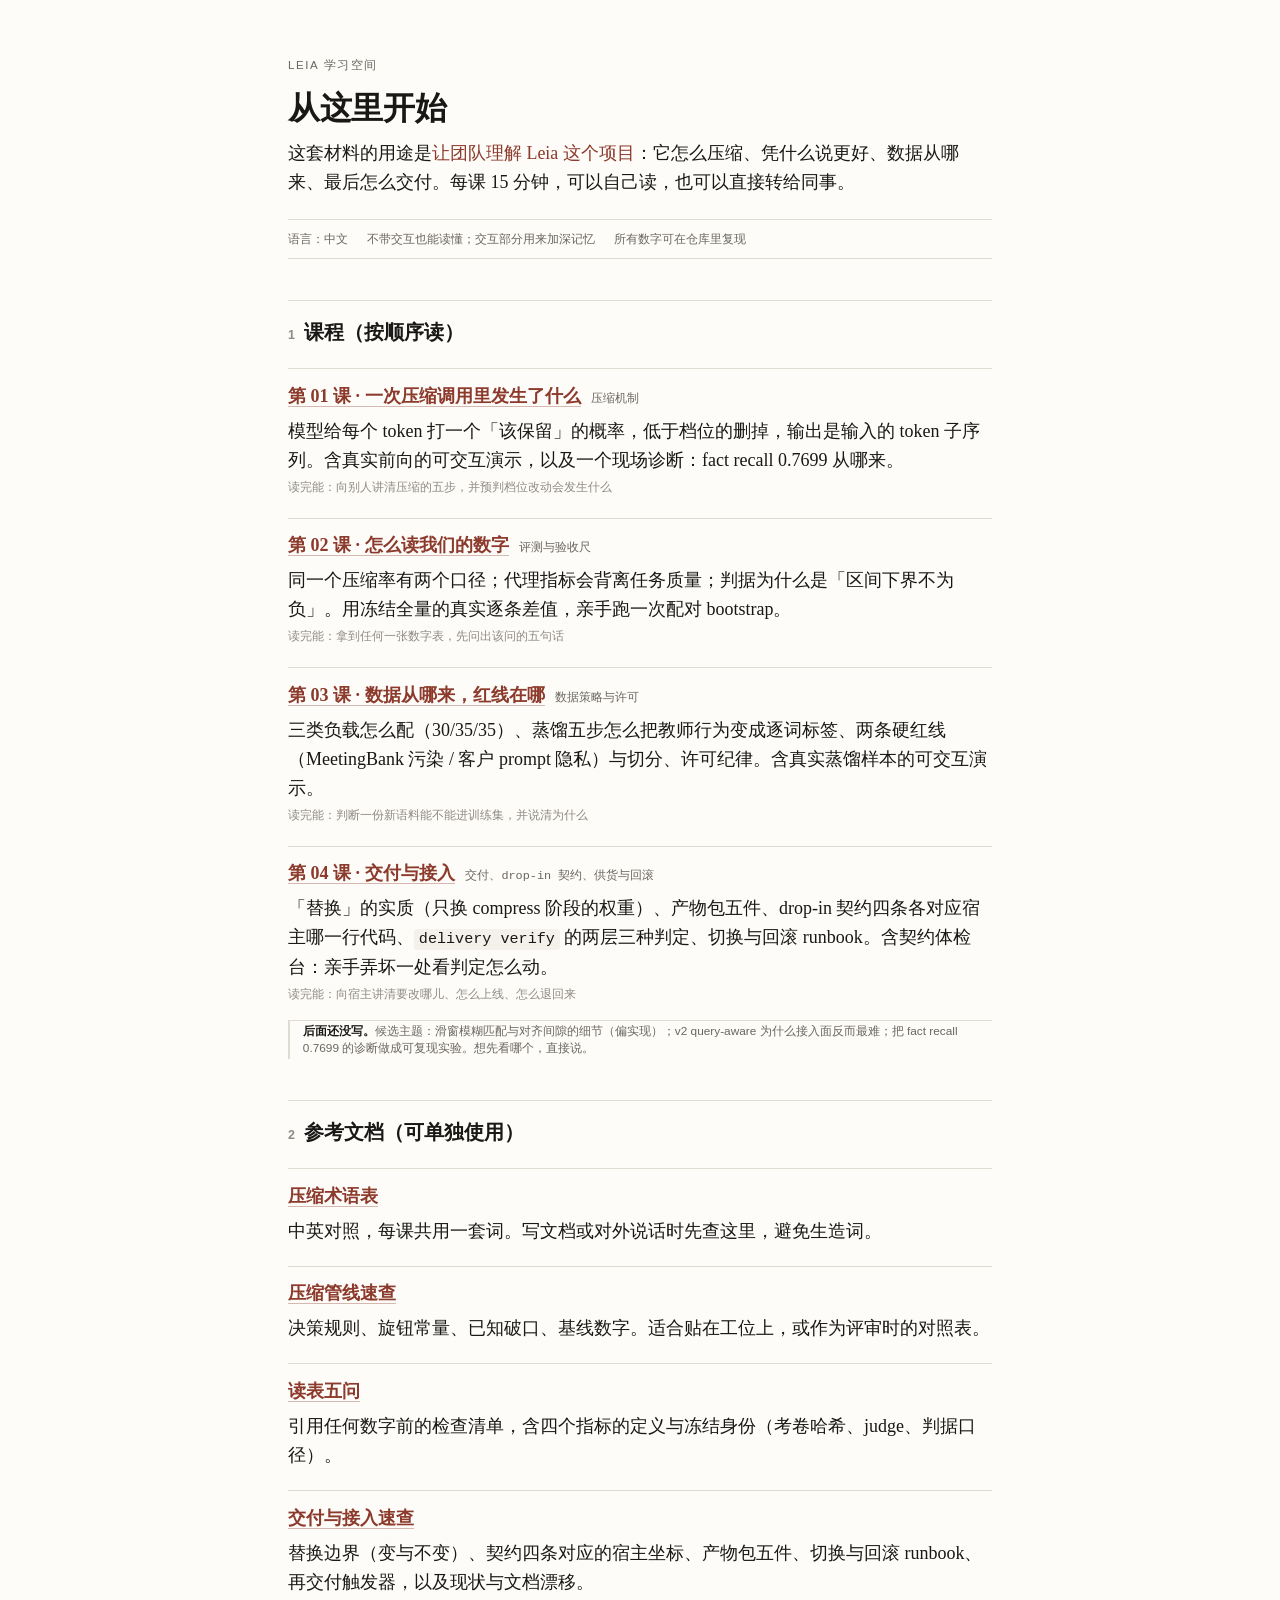
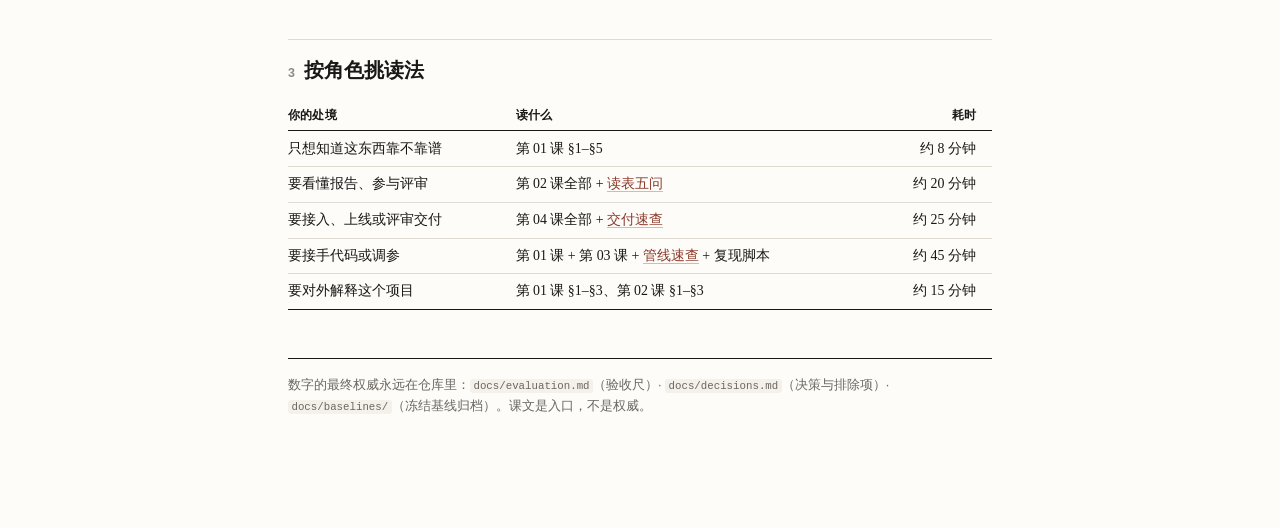
==== lessons/index.html @ a2d5cc8e "docs: add the teaching workspace — four lessons and four reference sheets Material for explaining th" ====
<!doctype html>
<html lang="zh-CN">
<head>
<meta charset="utf-8">
<meta name="viewport" content="width=device-width, initial-scale=1">
<title>课程目录 — Leia 学习空间</title>
<link rel="stylesheet" href="../assets/lesson.css">
</head>
<body>
<main class="doc">

<p class="eyebrow">Leia 学习空间</p>
<h1>从这里开始</h1>
<p class="lede">这套材料的用途是<em>让团队理解 Leia 这个项目</em>：它怎么压缩、凭什么说更好、数据从哪来、最后怎么交付。每课 15 分钟，可以自己读，也可以直接转给同事。</p>
<p class="meta"><span>语言：中文</span><span>不带交互也能读懂；交互部分用来加深记忆</span><span>所有数字可在仓库里复现</span></p>

<h2><span class="num">1</span>课程（按顺序读）</h2>

<dl class="gloss">
  <dt><a href="0001-what-happens-when-compress-runs.html">第 01 课 · 一次压缩调用里发生了什么</a>
    <span class="en">压缩机制</span></dt>
  <dd>模型给每个 token 打一个「该保留」的概率，低于档位的删掉，输出是输入的 token 子序列。含真实前向的可交互演示，以及一个现场诊断：fact recall 0.7699 从哪来。
    <span class="src">读完能：向别人讲清压缩的五步，并预判档位改动会发生什么</span>
  </dd>

  <dt><a href="0002-reading-our-numbers.html">第 02 课 · 怎么读我们的数字</a>
    <span class="en">评测与验收尺</span></dt>
  <dd>同一个压缩率有两个口径；代理指标会背离任务质量；判据为什么是「区间下界不为负」。用冻结全量的真实逐条差值，亲手跑一次配对 bootstrap。
    <span class="src">读完能：拿到任何一张数字表，先问出该问的五句话</span>
  </dd>

  <dt><a href="0003-where-the-data-comes-from.html">第 03 课 · 数据从哪来，红线在哪</a>
    <span class="en">数据策略与许可</span></dt>
  <dd>三类负载怎么配（30/35/35）、蒸馏五步怎么把教师行为变成逐词标签、两条硬红线（MeetingBank 污染 / 客户 prompt 隐私）与切分、许可纪律。含真实蒸馏样本的可交互演示。
    <span class="src">读完能：判断一份新语料能不能进训练集，并说清为什么</span>
  </dd>

  <dt><a href="0004-delivery-and-integration.html">第 04 课 · 交付与接入</a>
    <span class="en">交付、drop-in 契约、供货与回滚</span></dt>
  <dd>「替换」的实质（只换 compress 阶段的权重）、产物包五件、drop-in 契约四条各对应宿主哪一行代码、<code>delivery verify</code> 的两层三种判定、切换与回滚 runbook。含契约体检台：亲手弄坏一处看判定怎么动。
    <span class="src">读完能：向宿主讲清要改哪儿、怎么上线、怎么退回来</span>
  </dd>
</dl>

<p class="note"><b>后面还没写。</b>候选主题：滑窗模糊匹配与对齐间隙的细节（偏实现）；v2 query-aware 为什么接入面反而最难；把 fact recall 0.7699 的诊断做成可复现实验。想先看哪个，直接说。</p>

<h2><span class="num">2</span>参考文档（可单独使用）</h2>

<dl class="gloss">
  <dt><a href="../reference/glossary.html">压缩术语表</a></dt>
  <dd>中英对照，每课共用一套词。写文档或对外说话时先查这里，避免生造词。</dd>

  <dt><a href="../reference/compress-pipeline.html">压缩管线速查</a></dt>
  <dd>决策规则、旋钮常量、已知破口、基线数字。适合贴在工位上，或作为评审时的对照表。</dd>

  <dt><a href="../reference/metrics-checklist.html">读表五问</a></dt>
  <dd>引用任何数字前的检查清单，含四个指标的定义与冻结身份（考卷哈希、judge、判据口径）。</dd>

  <dt><a href="../reference/delivery-contract.html">交付与接入速查</a></dt>
  <dd>替换边界（变与不变）、契约四条对应的宿主坐标、产物包五件、切换与回滚 runbook、再交付触发器，以及现状与文档漂移。</dd>
</dl>

<h2><span class="num">3</span>按角色挑读法</h2>

<table>
  <thead><tr><th>你的处境</th><th>读什么</th><th class="num">耗时</th></tr></thead>
  <tbody>
    <tr><td>只想知道这东西靠不靠谱</td><td>第 01 课 §1–§5</td><td class="num">约 8 分钟</td></tr>
    <tr><td>要看懂报告、参与评审</td><td>第 02 课全部 + <a href="../reference/metrics-checklist.html">读表五问</a></td><td class="num">约 20 分钟</td></tr>
    <tr><td>要接入、上线或评审交付</td><td>第 04 课全部 + <a href="../reference/delivery-contract.html">交付速查</a></td><td class="num">约 25 分钟</td></tr>
    <tr><td>要接手代码或调参</td><td>第 01 课 + 第 03 课 + <a href="../reference/compress-pipeline.html">管线速查</a> + 复现脚本</td><td class="num">约 45 分钟</td></tr>
    <tr><td>要对外解释这个项目</td><td>第 01 课 §1–§3、第 02 课 §1–§3</td><td class="num">约 15 分钟</td></tr>
  </tbody>
</table>

<div class="docnav">
  <p>数字的最终权威永远在仓库里：<code>docs/evaluation.md</code>（验收尺）· <code>docs/decisions.md</code>（决策与排除项）· <code>docs/baselines/</code>（冻结基线归档）。课文是入口，不是权威。</p>
</div>

</main>
</body>
</html>
---- assets/lesson.css ----
/* ==========================================================================
   lesson.css — shared stylesheet for the Leia teaching workspace
   Linked by every lesson and reference document so the course reads as one
   document family. Plain CSS, no build step, works from file:// and prints.
   ========================================================================== */

:root {
  --paper: #fdfcf9;
  --ink: #191817;
  --muted: #6b6660;
  --faint: #8f8a83;
  --rule: #e0dbd2;
  --accent: #8c3a2b;
  --accent-soft: #f2e7e2;
  --keep: #2f5d50;
  --keep-soft: #e6efe9;
  --drop: #a9a39b;
  --code-bg: #f4f1ea;
  --measure: 44rem;
  --serif: "Iowan Old Style", "Palatino Linotype", Palatino, Georgia,
    "Songti SC", "Noto Serif CJK SC", "Sources Han Serif SC", serif;
  --sans: -apple-system, BlinkMacSystemFont, "Segoe UI", "PingFang SC",
    "Hiragino Sans GB", "Microsoft YaHei", sans-serif;
  --mono: ui-monospace, "SF Mono", SFMono-Regular, Menlo, Consolas,
    "Liberation Mono", monospace;
}

@media (prefers-color-scheme: dark) {
  :root {
    --paper: #171615;
    --ink: #e9e5de;
    --muted: #a49e95;
    --faint: #8b857d;
    --rule: #38352f;
    --accent: #dc9b86;
    --accent-soft: #2e2523;
    --keep: #86c7b0;
    --keep-soft: #1e2a26;
    --drop: #6d6862;
    --code-bg: #211f1d;
  }
}

* { box-sizing: border-box; }

html { -webkit-text-size-adjust: 100%; }

body {
  margin: 0;
  padding: 3.5rem 1.5rem 6rem;
  background: var(--paper);
  color: var(--ink);
  font-family: var(--serif);
  font-size: 18px;
  line-height: 1.62;
  font-kerning: normal;
  text-rendering: optimizeLegibility;
}

.lesson,
.doc {
  max-width: var(--measure);
  margin: 0 auto;
}

a {
  color: var(--accent);
  text-decoration: none;
  border-bottom: 1px solid color-mix(in srgb, var(--accent) 35%, transparent);
}
a:hover { border-bottom-color: var(--accent); }

p { margin: 0 0 1rem; }
ul, ol { margin: 0 0 1.1rem; padding-left: 1.3rem; }
li { margin-bottom: .35rem; }
strong { font-weight: 650; }
em { font-style: italic; }

code, pre, kbd {
  font-family: var(--mono);
  font-size: .84em;
}
code {
  background: var(--code-bg);
  padding: .08em .32em;
  border-radius: 3px;
  word-break: break-word;
}
pre {
  background: var(--code-bg);
  padding: 1rem 1.15rem;
  border-radius: 4px;
  overflow-x: auto;
  line-height: 1.5;
  margin: 0 0 1.2rem;
}
pre code { background: none; padding: 0; font-size: .78em; }

/* ── headings ─────────────────────────────────────────────────────────── */

.eyebrow {
  font-family: var(--sans);
  font-size: .72rem;
  letter-spacing: .14em;
  text-transform: uppercase;
  color: var(--muted);
  margin: 0 0 .9rem;
}

h1 {
  font-size: 2rem;
  line-height: 1.2;
  font-weight: 600;
  letter-spacing: -.01em;
  margin: 0 0 .7rem;
}

h2 {
  font-size: 1.24rem;
  font-weight: 600;
  margin: 2.6rem 0 .8rem;
  padding-top: .9rem;
  border-top: 1px solid var(--rule);
}

h2 .num {
  font-family: var(--sans);
  font-size: .78rem;
  color: var(--faint);
  margin-right: .55rem;
  letter-spacing: .04em;
}

h3 {
  font-size: 1.02rem;
  font-weight: 650;
  margin: 1.7rem 0 .5rem;
}

.lede {
  font-size: 1.12rem;
  color: var(--ink);
  margin: 0 0 1.4rem;
}
.lede em { color: var(--accent); font-style: normal; }

.meta {
  font-family: var(--sans);
  font-size: .78rem;
  color: var(--muted);
  border-top: 1px solid var(--rule);
  border-bottom: 1px solid var(--rule);
  padding: .55rem 0;
  margin: 0 0 2.2rem;
  display: flex;
  gap: 1.2rem;
  flex-wrap: wrap;
}
.meta a { border-bottom: none; }

/* ── sidenotes ────────────────────────────────────────────────────────── */

.note {
  float: right;
  clear: right;
  width: 13.5rem;
  margin: .25rem -16rem 1rem 1.6rem;
  font-family: var(--sans);
  font-size: .74rem;
  line-height: 1.45;
  color: var(--muted);
  border-top: 1px solid var(--rule);
  padding-top: .4rem;
}
.note b { color: var(--ink); font-weight: 600; }

/* ── callouts ─────────────────────────────────────────────────────────── */

.callout {
  border-left: 3px solid var(--accent);
  background: var(--accent-soft);
  padding: .85rem 1.1rem;
  margin: 1.4rem 0;
  border-radius: 0 4px 4px 0;
}
.callout p:last-child { margin-bottom: 0; }
.callout .label {
  font-family: var(--sans);
  font-size: .7rem;
  letter-spacing: .12em;
  text-transform: uppercase;
  color: var(--accent);
  display: block;
  margin-bottom: .3rem;
}

.rule-box {
  border: 1px solid var(--rule);
  border-radius: 4px;
  padding: 1rem 1.15rem .3rem;
  margin: 1.4rem 0;
}
.rule-box h3 { margin-top: 0; }

/* ── tables ───────────────────────────────────────────────────────────── */

table {
  border-collapse: collapse;
  width: 100%;
  margin: 0 0 1.3rem;
  font-size: .87rem;
  font-variant-numeric: tabular-nums;
}
th {
  text-align: left;
  font-weight: 600;
  border-bottom: 1px solid var(--ink);
  padding: .35rem .6rem .35rem 0;
  font-size: .78rem;
  letter-spacing: .02em;
  white-space: nowrap;
}
td {
  border-bottom: 1px solid var(--rule);
  padding: .38rem .6rem .38rem 0;
  vertical-align: top;
}
tr:last-child td { border-bottom: 1px solid var(--ink); }
td.num, th.num { text-align: right; padding-right: 1rem; white-space: nowrap; }

/* ── pipeline / step list ─────────────────────────────────────────────── */

.steps { counter-reset: step; list-style: none; padding: 0; }
.steps > li {
  counter-increment: step;
  position: relative;
  padding-left: 2.3rem;
  margin-bottom: 1.1rem;
}
.steps > li::before {
  content: counter(step);
  position: absolute;
  left: 0;
  top: .1rem;
  width: 1.5rem;
  height: 1.5rem;
  border: 1px solid var(--accent);
  color: var(--accent);
  border-radius: 50%;
  font-family: var(--sans);
  font-size: .78rem;
  display: flex;
  align-items: center;
  justify-content: center;
}
.steps .where {
  font-family: var(--mono);
  font-size: .74rem;
  color: var(--muted);
  display: block;
  margin-top: .15rem;
}

/* ── token chips ──────────────────────────────────────────────────────── */

.tok-strip {
  display: flex;
  flex-wrap: wrap;
  gap: 2px;
  margin: .2rem 0 1rem;
  font-family: var(--mono);
}
.tok {
  display: flex;
  flex-direction: column;
  align-items: center;
  min-width: 1.5rem;
  padding: .18rem .2rem .12rem;
  border: 1px solid var(--rule);
  border-radius: 3px;
  line-height: 1.1;
  cursor: default;
}
.tok .s { font-size: .82rem; white-space: pre; }
.tok .p { font-size: .58rem; color: var(--faint); letter-spacing: -.02em; }
.tok.kept { background: var(--keep-soft); border-color: color-mix(in srgb, var(--keep) 40%, transparent); }
.tok.kept .s { color: var(--keep); }
.tok.dropped { background: transparent; }
.tok.dropped .s { color: var(--drop); text-decoration: line-through; }
.tok.dropped .p { color: color-mix(in srgb, var(--drop) 70%, transparent); }
.tok.forced { border-color: var(--accent); border-width: 2px; }
.tok.forced .p { color: var(--accent); font-weight: 700; }
.tok.special { opacity: .45; border-style: dashed; }

.legend {
  font-family: var(--sans);
  font-size: .74rem;
  color: var(--muted);
  display: flex;
  gap: 1.1rem;
  flex-wrap: wrap;
  margin-bottom: 1.2rem;
}
.legend span::before {
  content: "";
  display: inline-block;
  width: .62rem;
  height: .62rem;
  border-radius: 2px;
  margin-right: .32rem;
  vertical-align: baseline;
}
.legend .l-kept::before { background: var(--keep); }
.legend .l-drop::before { background: var(--drop); opacity: .55; }
.legend .l-force::before { background: transparent; border: 2px solid var(--accent); }

/* ── simulator ────────────────────────────────────────────────────────── */

.sim {
  border: 1px solid var(--rule);
  border-radius: 5px;
  padding: 1rem 1.15rem;
  margin: 1.5rem 0;
  background: color-mix(in srgb, var(--paper) 92%, var(--ink) 3%);
}
.sim-head {
  display: flex;
  justify-content: space-between;
  align-items: baseline;
  gap: 1rem;
  flex-wrap: wrap;
  margin-bottom: .7rem;
}
.sim-title {
  font-family: var(--sans);
  font-size: .82rem;
  font-weight: 600;
}
.sim-levels { display: flex; gap: .3rem; flex-wrap: wrap; }
.sim-levels button {
  font-family: var(--mono);
  font-size: .78rem;
  padding: .22rem .5rem;
  border: 1px solid var(--rule);
  background: transparent;
  color: var(--ink);
  border-radius: 3px;
  cursor: pointer;
}
.sim-levels button:hover { border-color: var(--accent); color: var(--accent); }
.sim-levels button[aria-pressed="true"] {
  background: var(--accent);
  border-color: var(--accent);
  color: var(--paper);
}
.sim-stats {
  font-family: var(--sans);
  font-size: .78rem;
  color: var(--muted);
  margin: .4rem 0 .8rem;
  font-variant-numeric: tabular-nums;
}
.sim-stats b { color: var(--ink); font-weight: 650; }
.sim-out {
  font-family: var(--mono);
  font-size: .8rem;
  line-height: 1.6;
  background: var(--code-bg);
  border-radius: 3px;
  padding: .6rem .7rem;
  min-height: 2.4rem;
  white-space: pre-wrap;
  word-break: break-word;
}
.sim-guess {
  display: flex;
  align-items: center;
  gap: .5rem;
  flex-wrap: wrap;
  font-family: var(--sans);
  font-size: .78rem;
  margin-top: .8rem;
  padding-top: .7rem;
  border-top: 1px dashed var(--rule);
}
.sim-guess input {
  font-family: var(--mono);
  font-size: .8rem;
  width: 5rem;
  padding: .2rem .4rem;
  border: 1px solid var(--rule);
  border-radius: 3px;
  background: var(--paper);
  color: var(--ink);
}
.sim-guess button {
  font-family: var(--sans);
  font-size: .78rem;
  padding: .24rem .6rem;
  border: 1px solid var(--rule);
  background: transparent;
  color: var(--ink);
  border-radius: 3px;
  cursor: pointer;
}
.sim-guess button:hover { border-color: var(--accent); color: var(--accent); }
.sim-verdict { color: var(--muted); }
.sim-verdict.ok { color: var(--keep); }
.sim-verdict.off { color: var(--accent); }

/* ── contract checks (delivery verify panel) ──────────────────────────── */

.chk-list { margin: 0 0 .2rem; }
.chk {
  display: grid;
  grid-template-columns: 5.6rem 1fr;
  gap: 0 .7rem;
  padding: .45rem 0;
  border-top: 1px solid var(--rule);
  font-family: var(--sans);
  font-size: .78rem;
  line-height: 1.45;
}
.chk:first-child { border-top-color: var(--ink); }
.chk .verdict {
  font-size: .66rem;
  font-weight: 650;
  letter-spacing: .06em;
  padding-top: .1rem;
}
.chk.pass .verdict { color: var(--keep); }
.chk.unverified .verdict { color: var(--muted); }
.chk.violation .verdict { color: var(--accent); }
.chk .id {
  font-family: var(--mono);
  font-size: .73rem;
  color: var(--muted);
  display: block;
  margin-bottom: .1rem;
}
.chk .remedy, .chk .impact {
  display: block;
  margin-top: .28rem;
  font-size: .73rem;
  color: var(--muted);
}
.chk .remedy code { font-size: .92em; }
.chk .impact { color: var(--ink); }
.chk .impact b { color: var(--accent); font-weight: 650; }
.chk .from {
  display: block;
  margin-top: .18rem;
  font-size: .66rem;
  letter-spacing: .06em;
  text-transform: uppercase;
  color: var(--faint);
}

/* ── quiz ─────────────────────────────────────────────────────────────── */

.quiz {
  border: 1px solid var(--rule);
  border-radius: 5px;
  padding: 1rem 1.15rem 1.05rem;
  margin: 1.5rem 0;
}
.quiz-q { font-weight: 600; margin-bottom: .8rem; }
.quiz-opt {
  display: block;
  width: 100%;
  text-align: left;
  font-family: inherit;
  font-size: .95rem;
  line-height: 1.45;
  color: var(--ink);
  background: transparent;
  border: 1px solid var(--rule);
  border-radius: 4px;
  padding: .5rem .7rem;
  margin-bottom: .4rem;
  cursor: pointer;
}
.quiz-opt:hover:not(:disabled) { border-color: var(--accent); }
.quiz-opt:disabled { cursor: default; }
.quiz-opt.correct {
  border-color: var(--keep);
  background: var(--keep-soft);
}
.quiz-opt.wrong {
  border-color: var(--accent);
  background: var(--accent-soft);
}
.quiz-opt .mark { float: right; font-family: var(--sans); font-size: .72rem; color: var(--muted); }
.quiz-fb {
  font-family: var(--sans);
  font-size: .8rem;
  margin: .6rem 0 0;
  padding: .55rem .7rem;
  border-radius: 4px;
  background: var(--code-bg);
  color: var(--muted);
  display: none;
}
.quiz-fb.show { display: block; }
.quiz-fb strong { color: var(--ink); }
.quiz-check {
  font-family: var(--sans);
  font-size: .8rem;
  padding: .3rem .75rem;
  border: 1px solid var(--rule);
  border-radius: 3px;
  background: transparent;
  color: var(--ink);
  cursor: pointer;
  margin-top: .3rem;
}
.quiz-check:hover { border-color: var(--accent); color: var(--accent); }

/* ── recall (write-then-reveal) ───────────────────────────────────────── */

.recall { margin: 1.5rem 0; }
.recall textarea {
  width: 100%;
  min-height: 5.5rem;
  font-family: inherit;
  font-size: .95rem;
  line-height: 1.5;
  color: var(--ink);
  background: var(--code-bg);
  border: 1px solid var(--rule);
  border-radius: 4px;
  padding: .6rem .7rem;
  resize: vertical;
}
.recall-bar {
  display: flex;
  align-items: center;
  gap: .7rem;
  margin-top: .5rem;
  font-family: var(--sans);
  font-size: .76rem;
  color: var(--muted);
}
.recall-bar button {
  font-family: var(--sans);
  font-size: .78rem;
  padding: .28rem .65rem;
  border: 1px solid var(--rule);
  border-radius: 3px;
  background: transparent;
  color: var(--ink);
  cursor: pointer;
}
.recall-bar button:hover { border-color: var(--accent); color: var(--accent); }
.recall-answer {
  border-left: 3px solid var(--rule);
  padding: .1rem 0 .1rem 1rem;
  margin-top: .9rem;
  color: var(--ink);
  display: none;
}
.recall-answer.show { display: block; }
.recall-answer p:last-child { margin-bottom: .4rem; }

/* ── reference footer / nav ───────────────────────────────────────────── */

.docnav {
  margin-top: 3rem;
  border-top: 1px solid var(--ink);
  padding-top: 1rem;
  font-family: var(--sans);
  font-size: .8rem;
  color: var(--muted);
}
.docnav ul { list-style: none; padding: 0; }
.docnav li { margin-bottom: .3rem; }
.docnav .tag {
  font-size: .68rem;
  letter-spacing: .1em;
  text-transform: uppercase;
  color: var(--faint);
  display: inline-block;
  min-width: 5.5rem;
}

.ask-teacher {
  margin-top: 2.4rem;
  border: 1px solid var(--accent);
  border-radius: 5px;
  padding: 1rem 1.15rem;
  font-family: var(--sans);
  font-size: .84rem;
  color: var(--muted);
}
.ask-teacher b { color: var(--ink); }

/* ── glossary (reference doc) ─────────────────────────────────────────── */

.gloss { margin: 0; }
.gloss dt {
  font-weight: 650;
  margin-top: 1.25rem;
  padding-top: .8rem;
  border-top: 1px solid var(--rule);
}
.gloss dt .en {
  font-family: var(--mono);
  font-size: .74rem;
  color: var(--muted);
  font-weight: 400;
  margin-left: .4rem;
}
.gloss dd { margin: .35rem 0 0; }
.gloss .src {
  font-family: var(--mono);
  font-size: .72rem;
  color: var(--faint);
  display: block;
  margin-top: .25rem;
}
.gloss .avoid {
  font-family: var(--sans);
  font-size: .76rem;
  color: var(--muted);
  display: block;
  margin-top: .2rem;
}

/* ── print ────────────────────────────────────────────────────────────── */

@media (max-width: 82rem) {
  .note {
    float: none;
    width: auto;
    margin: 1rem 0;
    border-top: 1px solid var(--rule);
    border-left: 2px solid var(--rule);
    padding: .1rem 0 .1rem .8rem;
  }
}

@media print {
  :root {
    --paper: #fff;
    --ink: #000;
    --muted: #444;
    --faint: #666;
    --rule: #bbb;
    --code-bg: #f6f6f6;
  }
  body { font-size: 10.5pt; padding: 0; }
  .lesson, .doc { max-width: none; }
  .no-print { display: none !important; }
  a { color: #000; border-bottom: none; }
  .note {
    float: none;
    width: auto;
    margin: .6rem 0;
    border-left: 2px solid var(--rule);
    padding: .1rem 0 .1rem .7rem;
  }
  h2 { break-after: avoid; page-break-after: avoid; }
  h3 { break-after: avoid; }
  .quiz, .sim, .callout, .rule-box, table { break-inside: avoid; }
  .sim { border-color: #999; }
  .quiz-opt { border-color: #999; }
}
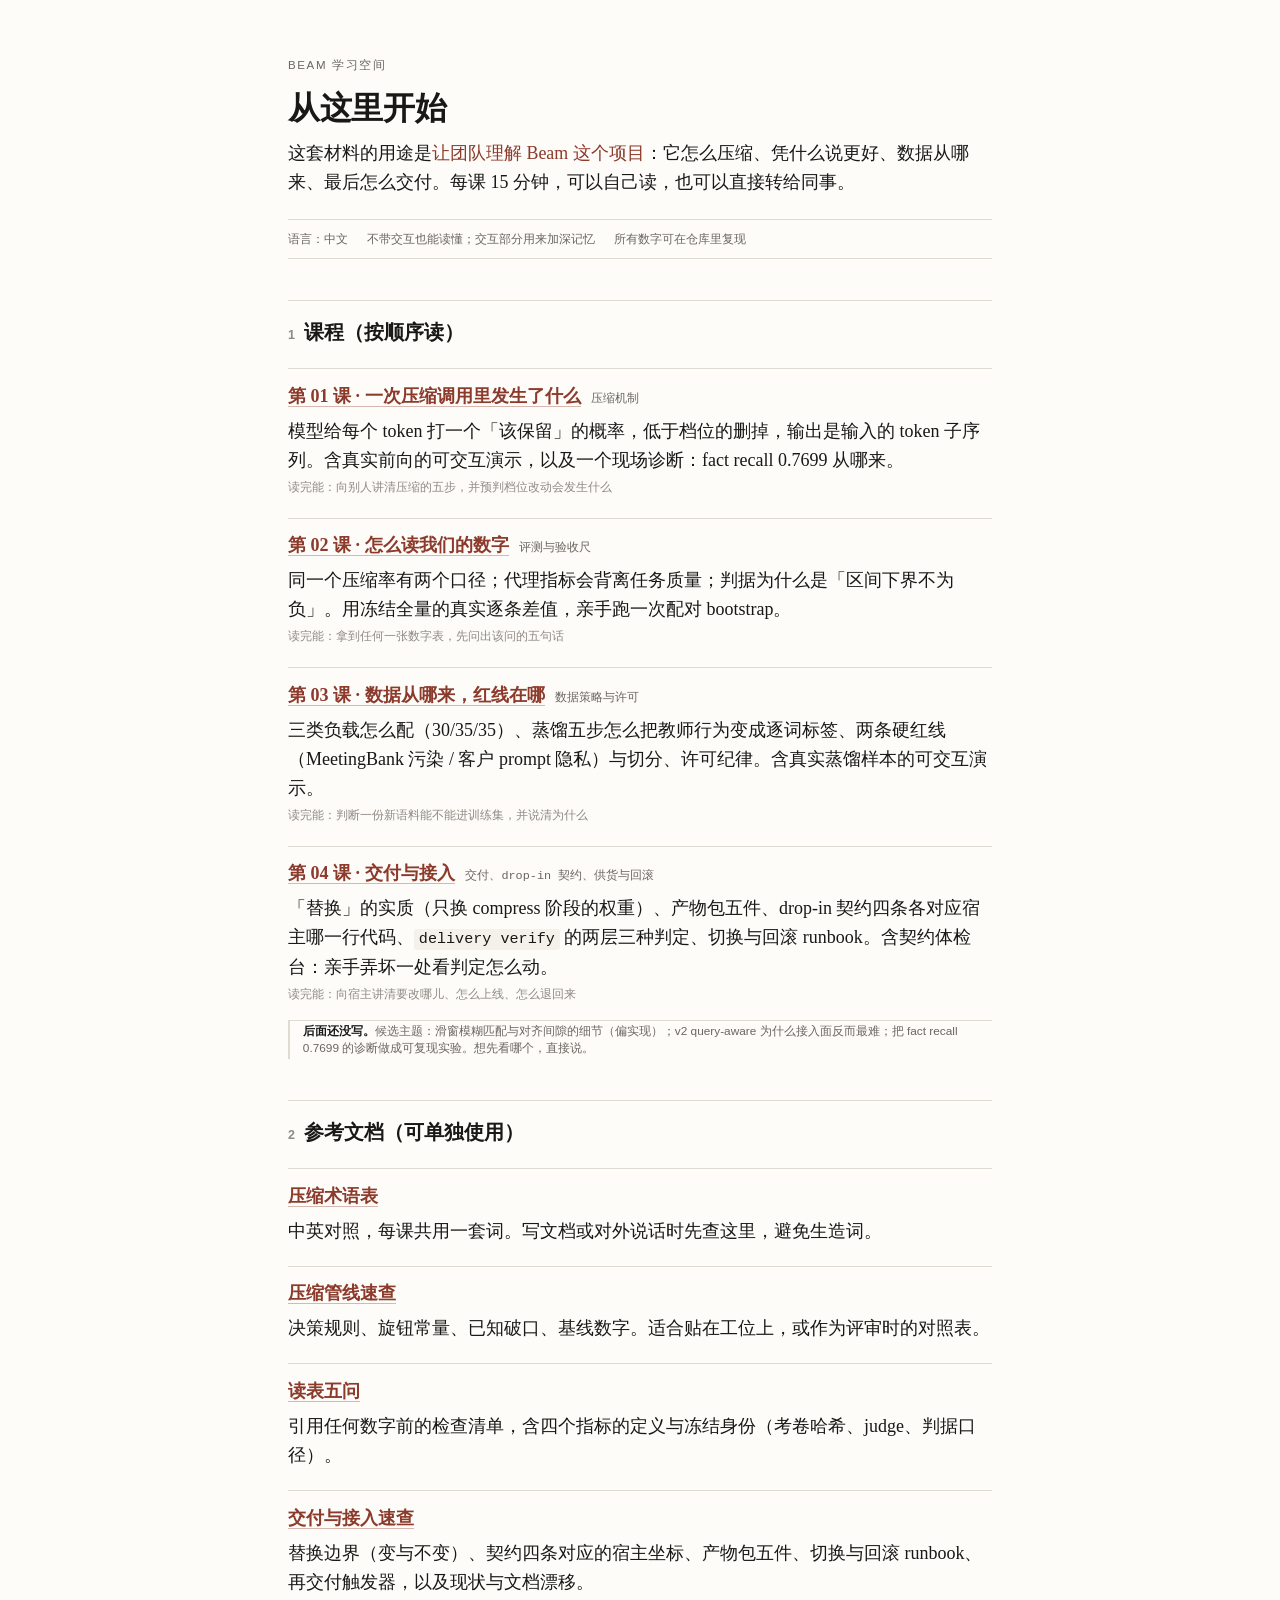
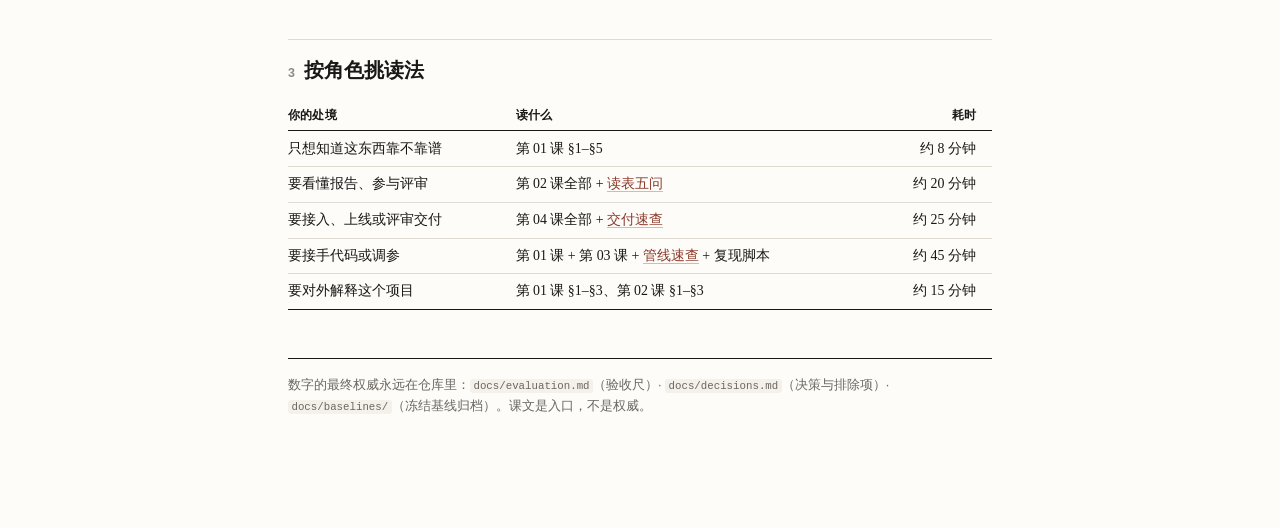
==== commit bf0d6790: "chore: rename project to beam Package src/leia -> src/beam, command family leia -> beam, tests, mani" ====
--- a/lessons/index.html
+++ b/lessons/index.html
@@ -3,15 +3,15 @@
 <head>
 <meta charset="utf-8">
 <meta name="viewport" content="width=device-width, initial-scale=1">
-<title>课程目录 — Leia 学习空间</title>
+<title>课程目录 — Beam 学习空间</title>
 <link rel="stylesheet" href="../assets/lesson.css">
 </head>
 <body>
 <main class="doc">
 
-<p class="eyebrow">Leia 学习空间</p>
+<p class="eyebrow">Beam 学习空间</p>
 <h1>从这里开始</h1>
-<p class="lede">这套材料的用途是<em>让团队理解 Leia 这个项目</em>：它怎么压缩、凭什么说更好、数据从哪来、最后怎么交付。每课 15 分钟，可以自己读，也可以直接转给同事。</p>
+<p class="lede">这套材料的用途是<em>让团队理解 Beam 这个项目</em>：它怎么压缩、凭什么说更好、数据从哪来、最后怎么交付。每课 15 分钟，可以自己读，也可以直接转给同事。</p>
 <p class="meta"><span>语言：中文</span><span>不带交互也能读懂；交互部分用来加深记忆</span><span>所有数字可在仓库里复现</span></p>
 
 <h2><span class="num">1</span>课程（按顺序读）</h2>
--- a/assets/lesson.css
+++ b/assets/lesson.css
@@ -1,5 +1,5 @@
 /* ==========================================================================
-   lesson.css — shared stylesheet for the Leia teaching workspace
+   lesson.css — shared stylesheet for the Beam teaching workspace
    Linked by every lesson and reference document so the course reads as one
    document family. Plain CSS, no build step, works from file:// and prints.
    ========================================================================== */
